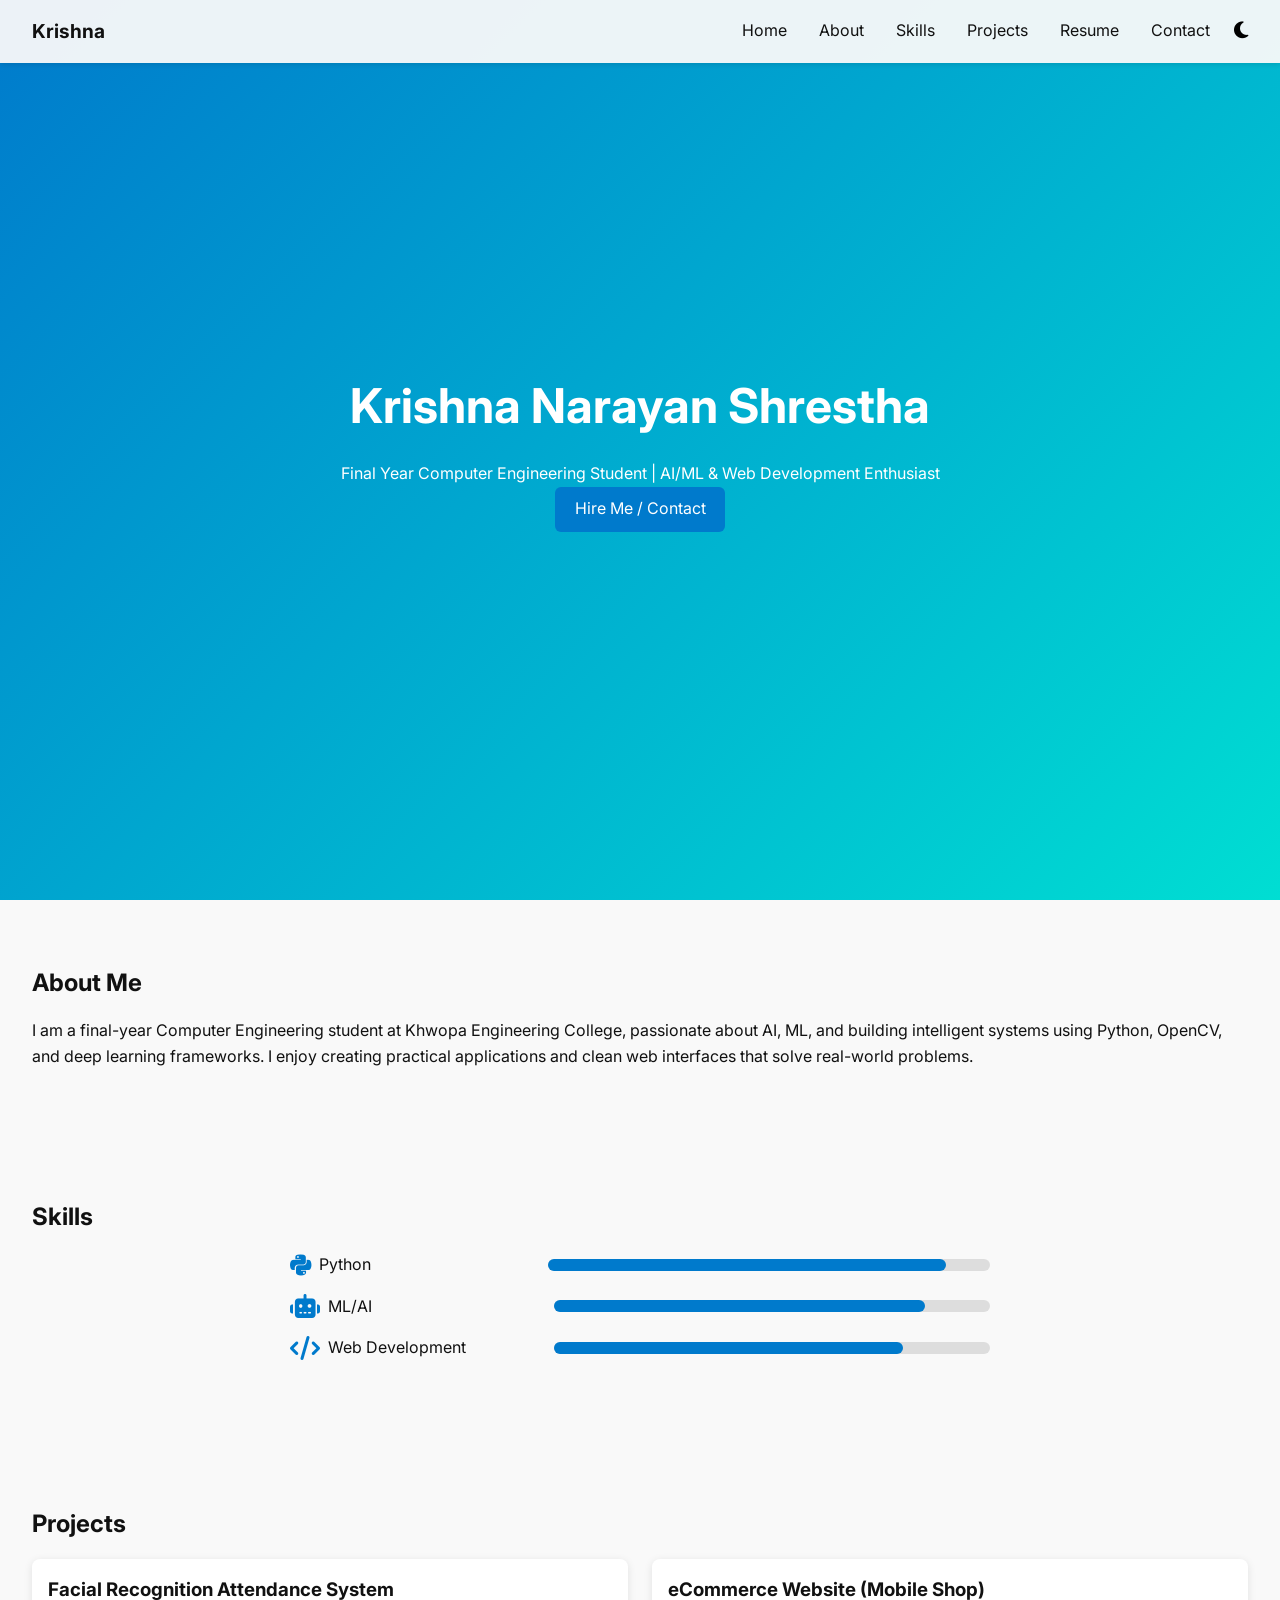
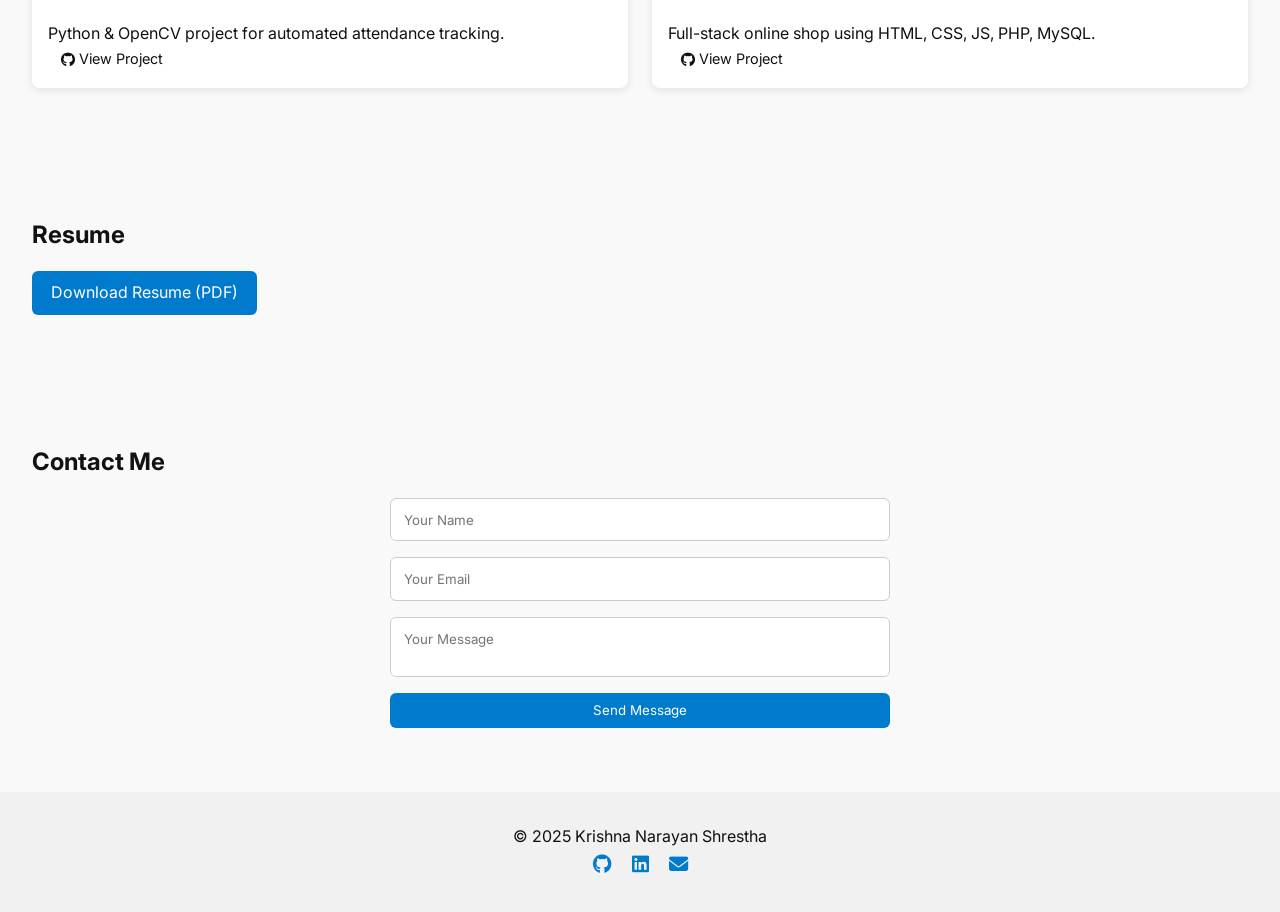
==== index.html @ ef6e3160 "used formspree to handle contact me form. Script added to handle the submission." ====
<!DOCTYPE html>
<html lang="en">
<head>
<meta charset="UTF-8">
<meta name="viewport" content="width=device-width, initial-scale=1.0">
<title>Krishna Narayan Shrestha - Portfolio</title>
<link rel="stylesheet" href="style.css">
<link href="https://fonts.googleapis.com/css2?family=Inter:wght@400;600;700&display=swap" rel="stylesheet">
<link rel="stylesheet" href="https://cdnjs.cloudflare.com/ajax/libs/font-awesome/6.4.0/css/all.min.css">
</head>
<body>

<!-- Navbar -->
<nav id="navbar">
  <div class="logo">Krishna</div>
  <button id="nav-toggle">☰</button>
  <ul id="nav-links">
    <li><a href="#hero">Home</a></li>
    <li><a href="#about">About</a></li>
    <li><a href="#skills">Skills</a></li>
    <li><a href="#projects">Projects</a></li>
    <li><a href="#resume">Resume</a></li>
    <li><a href="#contact">Contact</a></li>
    <li><button id="theme-toggle"><i class="fas fa-moon"></i></button></li>
  </ul>
</nav>

<!-- Hero Section -->
<header id="hero">
  <div class="hero-content">
    <h1>Krishna Narayan Shrestha</h1>
    <p>Final Year Computer Engineering Student | AI/ML & Web Development Enthusiast</p>
    <div class="hero-buttons">
      <a href="#contact" class="btn">Hire Me / Contact</a>
    </div>
  </div>
</header>

<main>
  <!-- About Section -->
  <section id="about">
    <h2>About Me</h2>
    <p>I am a final-year Computer Engineering student at Khwopa Engineering College, passionate about AI, ML, and building intelligent systems using Python, OpenCV, and deep learning frameworks. I enjoy creating practical applications and clean web interfaces that solve real-world problems.</p>
  </section>

  <!-- Skills Section -->
  <section id="skills">
    <h2>Skills</h2>
    <div class="skills-container">
      <div class="skill">
        <i class="fab fa-python skill-icon"></i>
        <span>Python</span>
        <div class="bar"><div class="progress" data-width="90%"></div></div>
      </div>
      <div class="skill">
        <i class="fas fa-robot skill-icon"></i>
        <span>ML/AI</span>
        <div class="bar"><div class="progress" data-width="85%"></div></div>
      </div>
      <div class="skill">
        <i class="fas fa-code skill-icon"></i>
        <span>Web Development</span>
        <div class="bar"><div class="progress" data-width="80%"></div></div>
      </div>
    </div>
  </section>

  <!-- Projects Section -->
  <section id="projects">
    <h2>Projects</h2>
    <div class="projects-grid">
      <div class="project-card">
        <h3>Facial Recognition Attendance System</h3>
        <p>Python & OpenCV project for automated attendance tracking.</p>
        <a href="https://github.com/krishna-sth" target="_blank" class="btn-small"><i class="fab fa-github"></i> View Project</a>
      </div>
      <div class="project-card">
        <h3>eCommerce Website (Mobile Shop)</h3>
        <p>Full-stack online shop using HTML, CSS, JS, PHP, MySQL.</p>
        <a href="https://github.com/krishna-sth" target="_blank" class="btn-small"><i class="fab fa-github"></i> View Project</a>
      </div>
    </div>
  </section>

  <!-- Resume Section -->
  <section id="resume">
    <h2>Resume</h2>
    <p><a href="resume/Krishna_Resume.pdf" target="_blank" class="btn">Download Resume (PDF)</a></p>
  </section>

  <!-- Contact Section -->
  <section id="contact">
  <h2>Contact Me</h2>
  <form id="contact-form" action="https://formspree.io/f/YOUR_FORM_ID" method="POST">
    <input type="text" name="name" placeholder="Your Name" required>
    <input type="email" name="_replyto" placeholder="Your Email" required>
    <textarea name="message" placeholder="Your Message" required></textarea>
    <button type="submit" class="btn">Send Message</button>
  </form>
  <p id="form-message" style="text-align:center; margin-top:1rem; display:none;"></p>
</section>

</main>

<!-- Footer -->
<footer>
  <p>© 2025 Krishna Narayan Shrestha</p>
  <div class="social-icons">
    <a href="https://github.com/krishna-sth" target="_blank"><i class="fab fa-github"></i></a>
    <a href="https://www.linkedin.com/in/krishna-shrestha-90581b20a" target="_blank"><i class="fab fa-linkedin"></i></a>
    <a href="mailto:shresthakrishna930@gmail.com"><i class="fas fa-envelope"></i></a>
  </div>
</footer>

<script src="script.js"></script>
</body>
</html>
---- style.css ----
/* General */
* { margin:0; padding:0; box-sizing:border-box; font-family:'Inter', sans-serif; }
body { background:#f9f9f9; color:#111; line-height:1.6; transition: background 0.3s, color 0.3s; }
a { text-decoration:none; color:inherit; }
h1,h2,h3{margin-bottom:1rem;}
section{padding:4rem 2rem; opacity:0; transform:translateY(20px); transition:0.8s ease-in-out;}
section.visible{opacity:1; transform:translateY(0);}
.btn{background:#007acc; color:#fff; padding:0.6rem 1.2rem; border:none; border-radius:6px; cursor:pointer; transition:0.3s; display:inline-block;}
.btn:hover{background:#005fa3; transform:translateY(-2px); box-shadow:0 4px 10px rgba(0,0,0,0.2);}
.btn-small{padding:0.4rem 0.8rem; font-size:0.9rem;}
img{width:100%; border-radius:6px; display:block; transition:0.3s;}

/* Navbar */
nav{display:flex; justify-content:space-between; align-items:center; padding:1rem 2rem; position:fixed; width:100%; top:0; background:rgba(249,249,249,0.95); box-shadow:0 2px 5px rgba(0,0,0,0.1); z-index:100; transition:0.3s;}
nav.scrolled{background:#fff; box-shadow:0 3px 8px rgba(0,0,0,0.15);}
.logo{font-weight:700; font-size:1.2rem;}
#nav-links{display:flex; list-style:none; gap:1rem;}
#nav-links li a{padding:0.5rem; transition:0.3s; color:#111; position:relative;}
#nav-links li a:hover{color:#007acc;}
#nav-links li button{background:none; border:none; cursor:pointer; font-size:1.2rem;}
#nav-toggle{display:none; background:none; border:none; font-size:1.5rem; cursor:pointer;}

/* Hero */
#hero{height:100vh; display:flex; justify-content:center; align-items:center; text-align:center; background: linear-gradient(-45deg,#007acc,#00aaff,#00ffd5,#007acc); background-size:400% 400%; animation: gradientBG 15s ease infinite; color:#fff;}
@keyframes gradientBG{0%{background-position:0% 50%;}50%{background-position:100% 50%;}100%{background-position:0% 50%;}}
.hero-content h1{font-size:3rem; margin-bottom:1rem; opacity:0; animation:fadeInDown 1s forwards;}
@keyframes fadeInDown{from {opacity:0; transform:translateY(-20px);} to{opacity:1; transform:translateY(0);}}

/* Skills */
.skills-container{max-width:700px; margin:0 auto;}
.skill{margin-bottom:1rem; display:flex; align-items:center; gap:0.5rem;}
.skill-icon{font-size:1.5rem; color:#007acc;}
.skill span{flex:1;}
.bar{background:#ddd; border-radius:6px; height:12px; flex:2;}
.progress{background:#007acc; height:100%; width:0%; border-radius:6px; transition:1s;}

/* Projects */
.projects-grid{display:grid; grid-template-columns:repeat(auto-fit,minmax(250px,1fr)); gap:1.5rem;}
.project-card{background:#fff; padding:1rem; border-radius:8px; box-shadow:0 2px 8px rgba(0,0,0,0.1); transition:0.3s; opacity:0; transform:translateY(20px);}
.project-card.visible{opacity:1; transform:translateY(0);}
.project-card:hover{transform:translateY(-5px); box-shadow:0 4px 12px rgba(0,0,0,0.15);}

/* Contact */
form{max-width:500px; margin:0 auto; display:flex; flex-direction:column; gap:1rem;}
input,textarea{padding:0.8rem; border-radius:6px; border:1px solid #ccc;}
textarea{resize:none;}

/* Footer */
footer{text-align:center; padding:2rem; background:#f1f1f1; color:#111; transition:0.3s;}
footer .social-icons a{margin:0 0.5rem; color:#007acc; transition:0.3s; font-size:1.2rem;}
footer .social-icons a:hover{color:#00aaff;}

/* Dark mode */
body.dark{background:#111; color:#f9f9f9;}
body.dark nav{background:rgba(17,17,17,0.95);}
body.dark #nav-links li a{color:#f9f9f9;}
body.dark #nav-toggle{color:#f9f9f9;}
body.dark .project-card{background:#1a1a1a; box-shadow:0 2px 8px rgba(255,255,255,0.05);}
body.dark input, body.dark textarea{background:#222; color:#f9f9f9; border:1px solid #555;}
body.dark .btn:hover{background:#3399ff; transform:translateY(-2px); box-shadow:0 4px 10px rgba(255,255,255,0.2);}
body.dark #nav-links li a:hover{color:#00aaff;}
body.dark footer{background:#111; color:#f9f9f9;}
body.dark footer .social-icons a:hover{color:#00aaff;}
body.dark #theme-toggle i{color:#ffffff;}


/* Dark mode hero section with animated gradient */
body.dark #hero {
  background: linear-gradient(-45deg, #1a1a1a, #2a2a2a, #3a3a3a, #1a1a1a);
  background-size: 400% 400%;
  animation: gradientBGDark 15s ease infinite;
  color: #ffffff;
}

body.dark #hero .btn {
  background: #3399ff;
  color: #fff;
}

body.dark #hero .btn:hover {
  background: #007acc;
}

@keyframes gradientBGDark {
  0% { background-position: 0% 50%; }
  50% { background-position: 100% 50%; }
  100% { background-position: 0% 50%; }
}


/* Responsive */
@media(max-width:768px){
  #nav-links{display:none; flex-direction:column; gap:0; background:#fff; position:absolute; top:100%; right:0; width:200px; border-radius:6px; overflow:hidden;}
  #nav-links.active{display:flex;}
  #nav-toggle{display:block;}
  nav.scrolled #nav-links{background:#fff;}
}





/* Contact form message animation with fade & slide */
#form-message {
  opacity: 0;
  transform: translateY(0);
  transition: opacity 0.5s ease, transform 0.5s ease;
  text-align: center;
  margin-top: 1rem;
  font-weight: 500;
}

#form-message.show {
  opacity: 1;
  transform: translateY(0);
}

#form-message.hide {
  opacity: 0;
  transform: translateY(-10px);
}
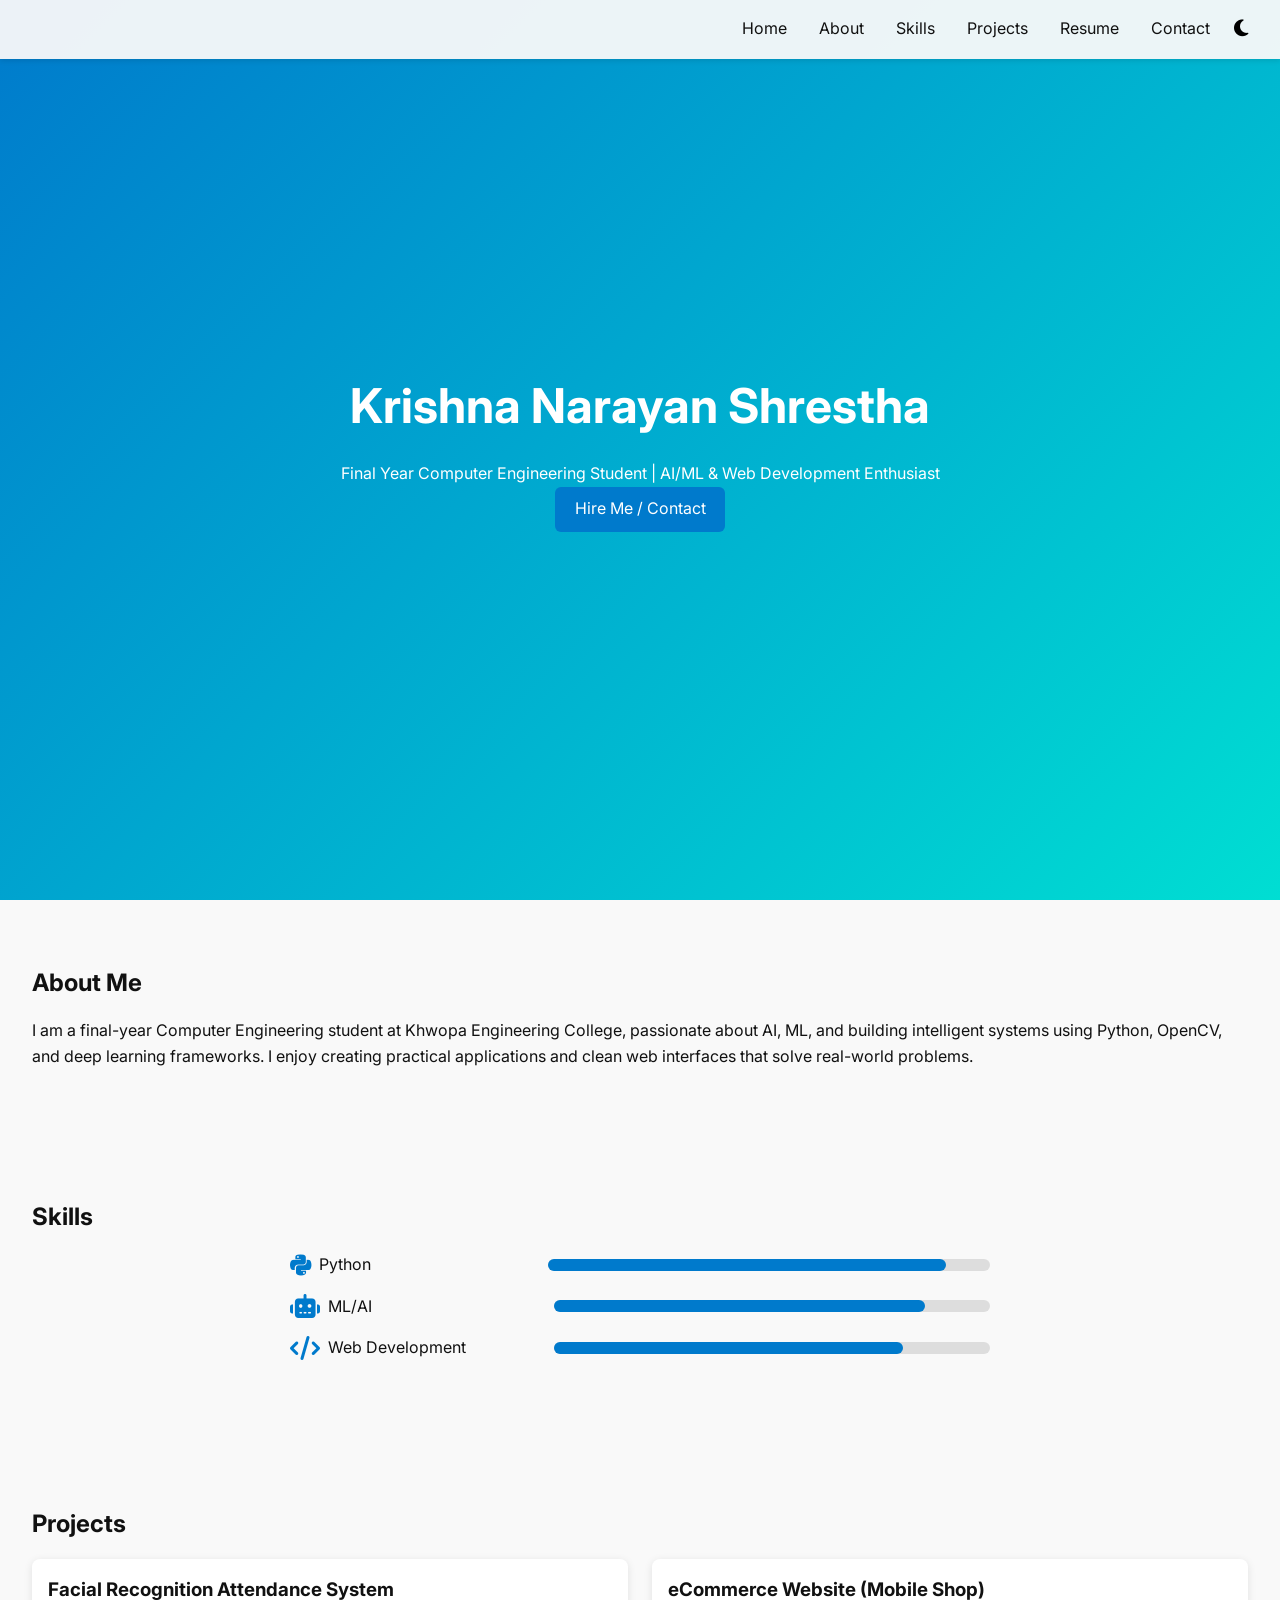
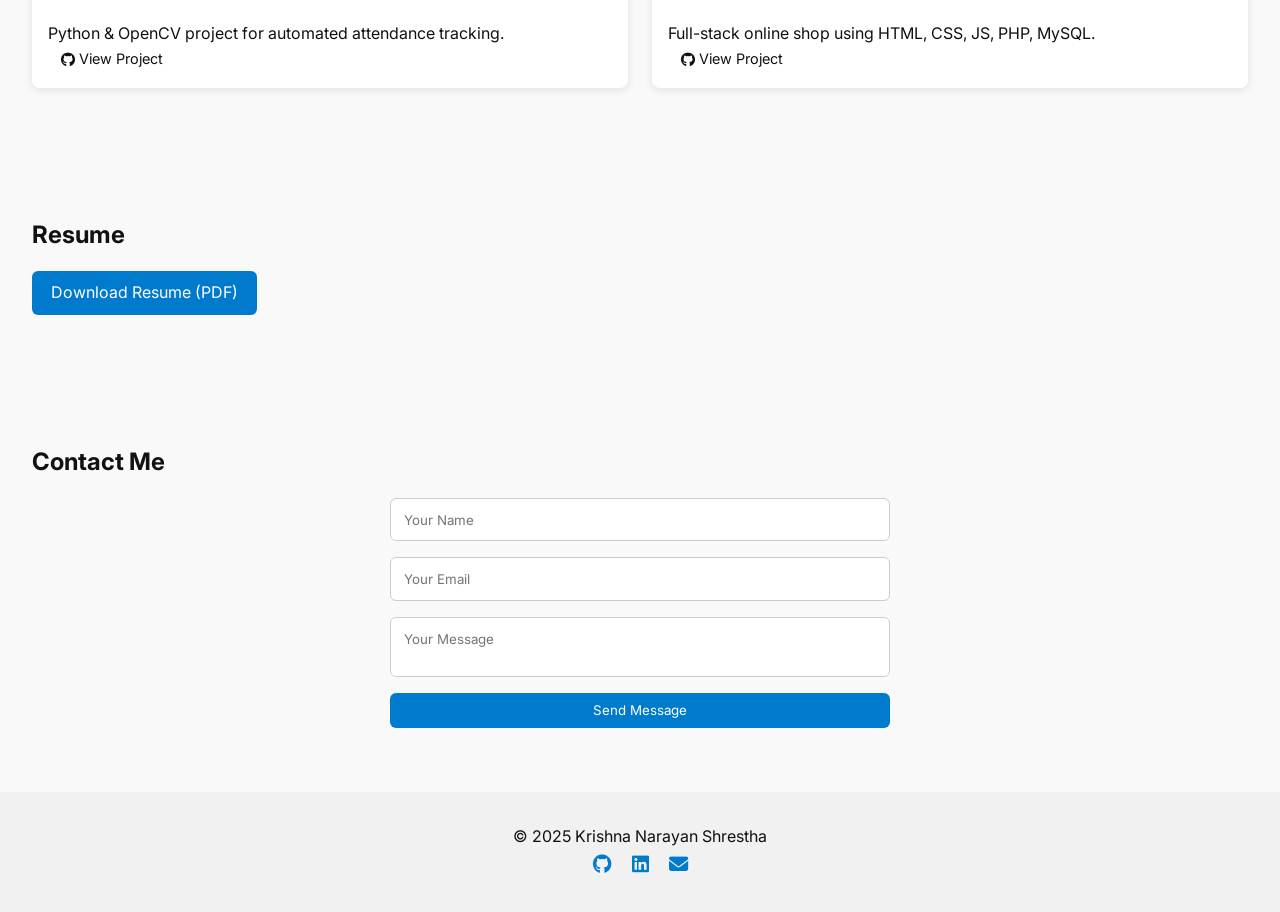
==== commit 8d2c4dab: "modified codes for form submission handelling" ====
--- a/index.html
+++ b/index.html
@@ -12,7 +12,7 @@
 
 <!-- Navbar -->
 <nav id="navbar">
-  <div class="logo">Krishna</div>
+  <!-- <div class="logo">Krishna</div> -->
   <button id="nav-toggle">☰</button>
   <ul id="nav-links">
     <li><a href="#hero">Home</a></li>
@@ -91,7 +91,7 @@
   <!-- Contact Section -->
   <section id="contact">
   <h2>Contact Me</h2>
-  <form id="contact-form" action="https://formspree.io/f/YOUR_FORM_ID" method="POST">
+  <form id="contact-form" action="https://formspree.io/f/xgvlpqwq" method="POST">
     <input type="text" name="name" placeholder="Your Name" required>
     <input type="email" name="_replyto" placeholder="Your Email" required>
     <textarea name="message" placeholder="Your Message" required></textarea>
--- a/style.css
+++ b/style.css
@@ -14,7 +14,7 @@
 nav{display:flex; justify-content:space-between; align-items:center; padding:1rem 2rem; position:fixed; width:100%; top:0; background:rgba(249,249,249,0.95); box-shadow:0 2px 5px rgba(0,0,0,0.1); z-index:100; transition:0.3s;}
 nav.scrolled{background:#fff; box-shadow:0 3px 8px rgba(0,0,0,0.15);}
 .logo{font-weight:700; font-size:1.2rem;}
-#nav-links{display:flex; list-style:none; gap:1rem;}
+#nav-links{display:flex; list-style:none; gap:1rem; margin-left: auto;}
 #nav-links li a{padding:0.5rem; transition:0.3s; color:#111; position:relative;}
 #nav-links li a:hover{color:#007acc;}
 #nav-links li button{background:none; border:none; cursor:pointer; font-size:1.2rem;}
@@ -100,6 +100,10 @@
 
 
 
+
+
+
+
 /* Contact form message animation with fade & slide */
 #form-message {
   opacity: 0;
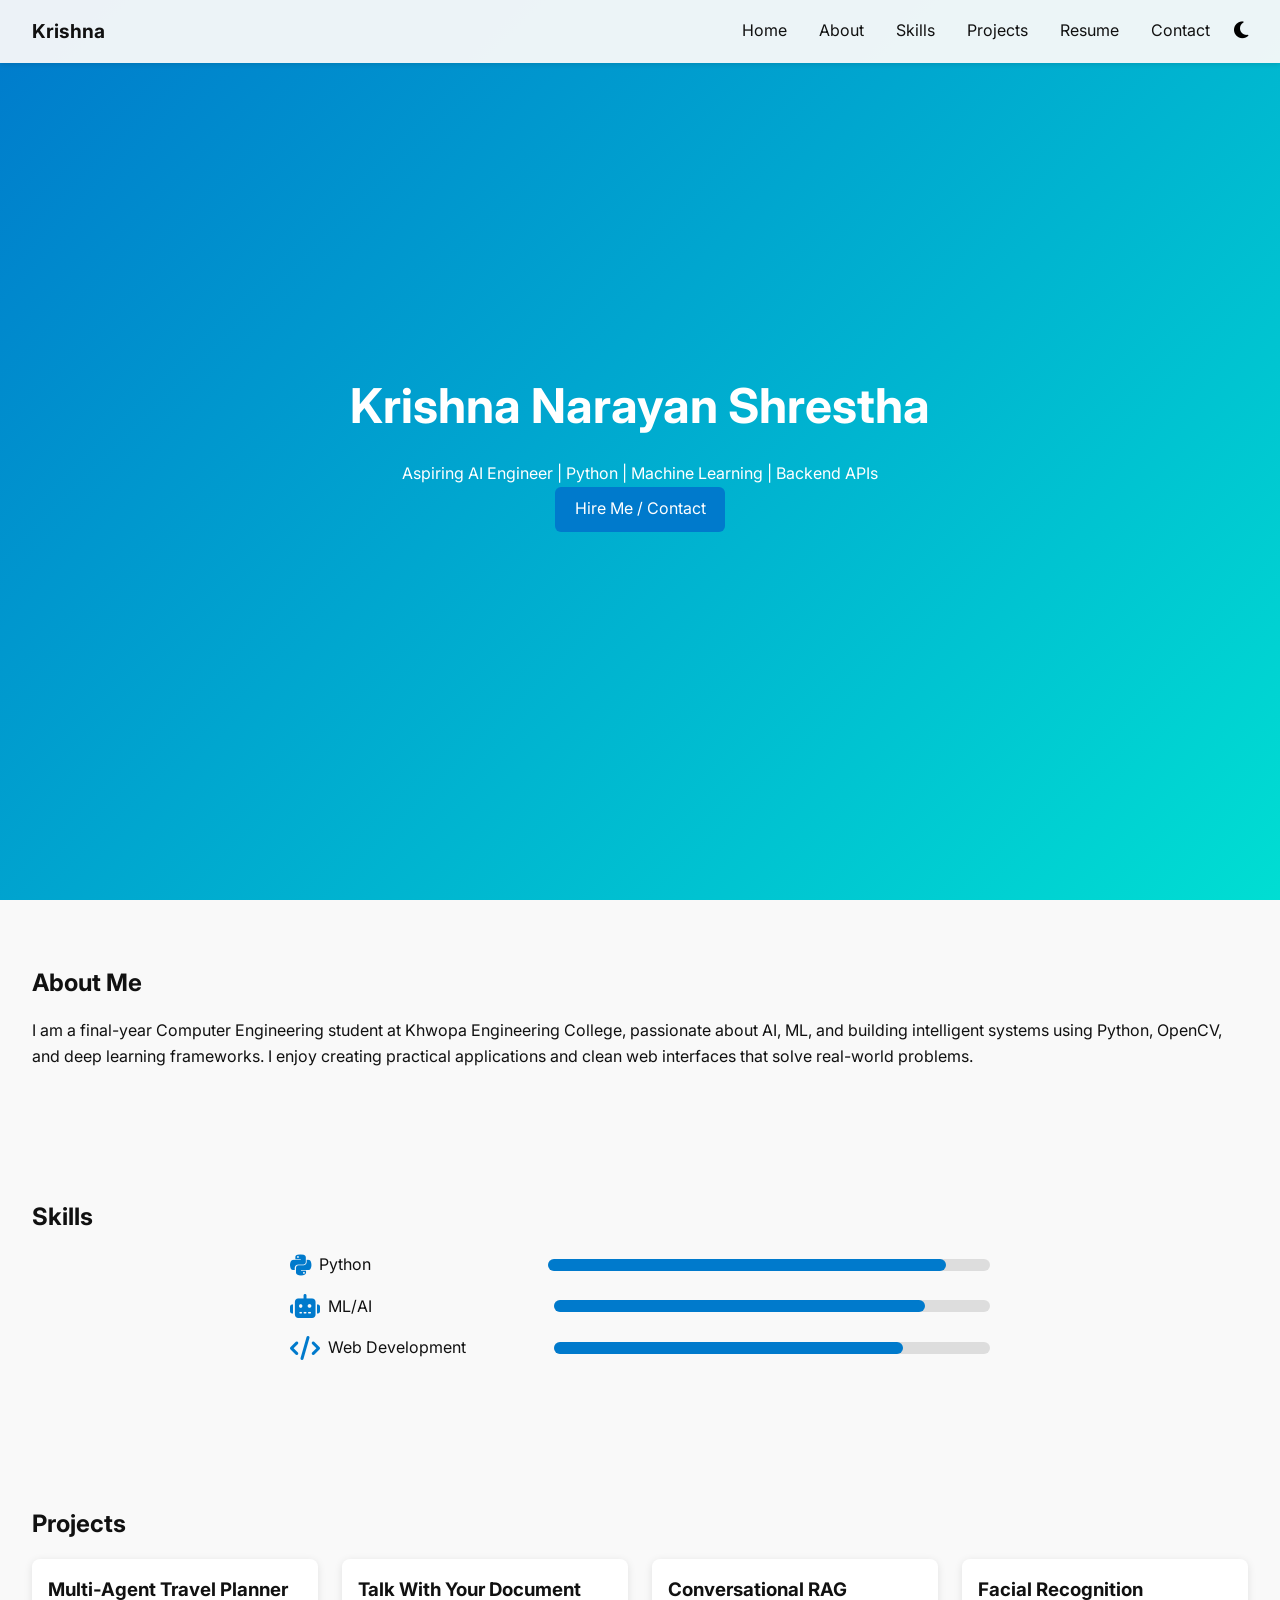
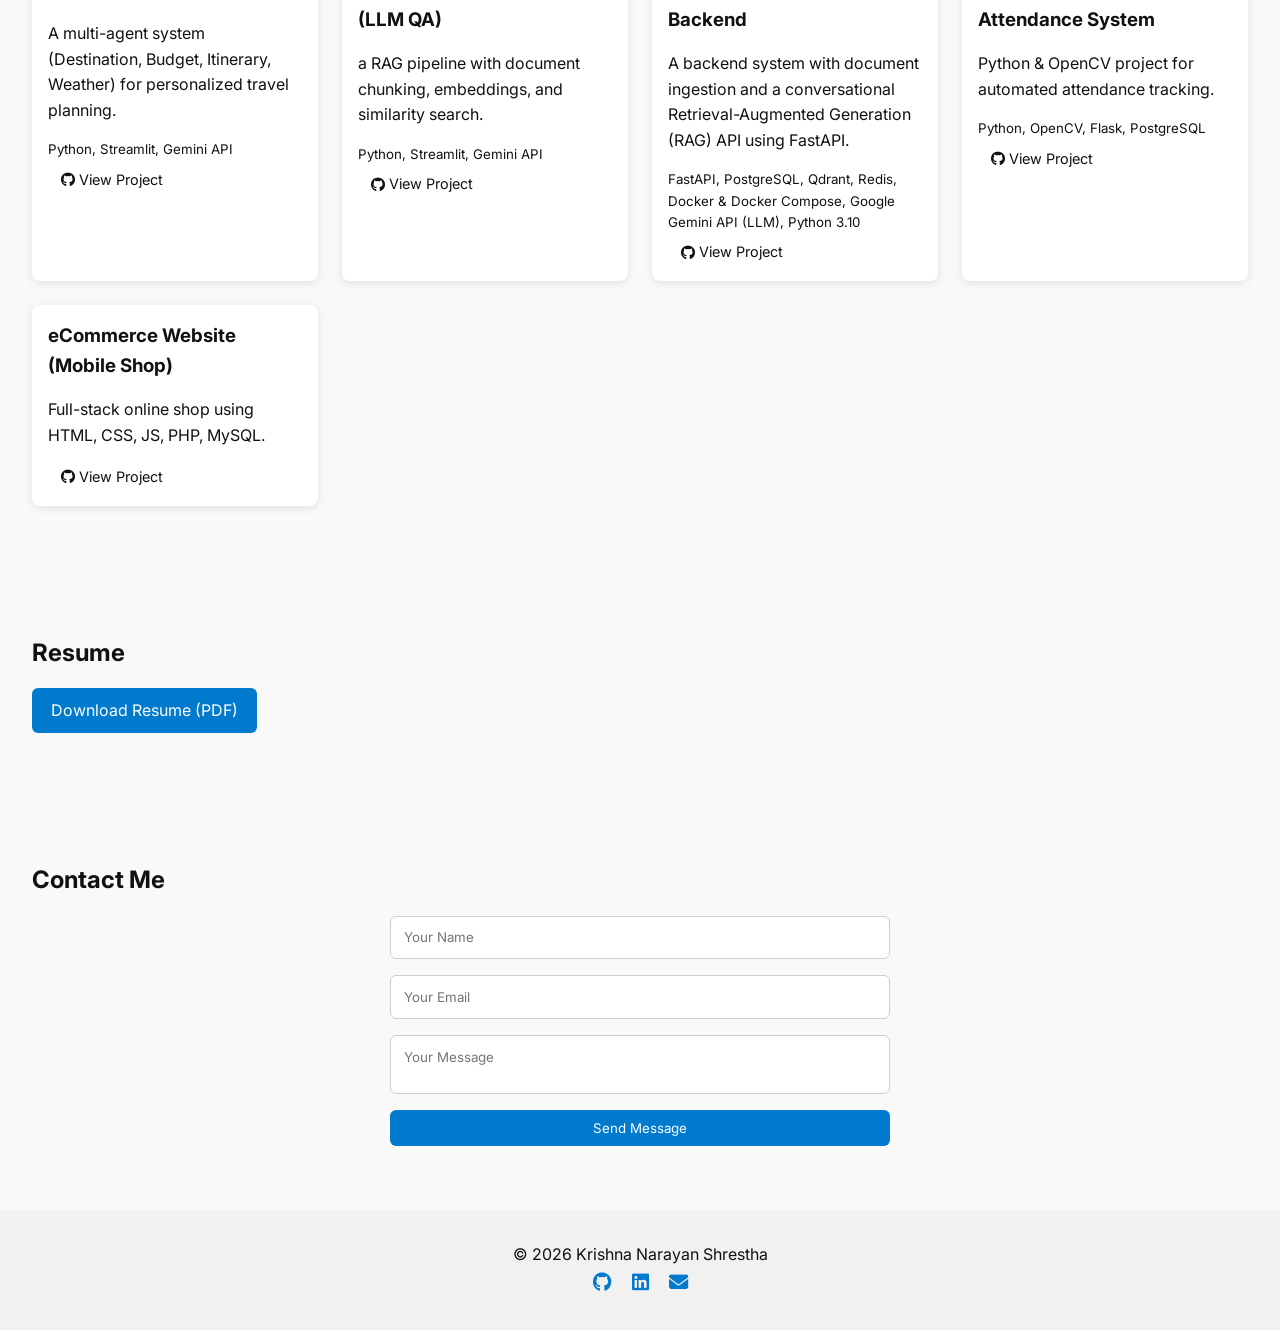
==== commit 32054523: "added projects and changed resume." ====
--- a/index.html
+++ b/index.html
@@ -12,7 +12,7 @@
 
 <!-- Navbar -->
 <nav id="navbar">
-  <!-- <div class="logo">Krishna</div> -->
+  <div class="logo">Krishna</div>
   <button id="nav-toggle">☰</button>
   <ul id="nav-links">
     <li><a href="#hero">Home</a></li>
@@ -29,7 +29,7 @@
 <header id="hero">
   <div class="hero-content">
     <h1>Krishna Narayan Shrestha</h1>
-    <p>Final Year Computer Engineering Student | AI/ML & Web Development Enthusiast</p>
+    <p>Aspiring AI Engineer | Python | Machine Learning | Backend APIs</p>
     <div class="hero-buttons">
       <a href="#contact" class="btn">Hire Me / Contact</a>
     </div>
@@ -70,14 +70,36 @@
     <h2>Projects</h2>
     <div class="projects-grid">
       <div class="project-card">
-        <h3>Facial Recognition Attendance System</h3>
-        <p>Python & OpenCV project for automated attendance tracking.</p>
-        <a href="https://github.com/krishna-sth" target="_blank" class="btn-small"><i class="fab fa-github"></i> View Project</a>
+        <h3>Multi-Agent Travel Planner</h3>
+        <p style="margin-bottom: 1rem;">A multi-agent system (Destination, Budget, Itinerary, Weather) for personalized travel planning.</p>
+        <p style="font-size: smaller; margin-bottom: 0.4rem;">Python, Streamlit, Gemini API</p>
+        <a href="https://github.com/krishna-sth/multi-agent-travel-planner" target="_blank" class="btn-small"><i class="fab fa-github"></i> View Project</a>
       </div>
       <div class="project-card">
+        <h3>Talk With Your Document (LLM QA)</h3>
+        <p style="margin-bottom: 1rem;"> a RAG pipeline with document chunking, embeddings, and similarity search.</p>
+        <p style="font-size: smaller; margin-bottom: 0.4rem;">Python, Streamlit, Gemini API</p>
+        <a href="https://github.com/krishna-sth/talk-with-document" target="_blank" class="btn-small"><i class="fab fa-github"></i> View Project</a>
+      </div>
+
+      <div class="project-card">
+        <h3>Conversational RAG Backend</h3>
+        <p style="margin-bottom: 1rem;">A backend system with document ingestion and a conversational Retrieval-Augmented Generation (RAG) API using FastAPI.</p>
+        <p style="font-size: smaller; margin-bottom: 0.4rem;">FastAPI, PostgreSQL, Qdrant, Redis, Docker & Docker Compose, Google Gemini API (LLM), Python 3.10</p>
+        <a href="https://github.com/krishna-sth/rag-backend" target="_blank" class="btn-small"><i class="fab fa-github"></i> View Project</a>
+      </div>
+
+      <div class="project-card">
+        <h3>Facial Recognition Attendance System</h3>
+        <p style="margin-bottom: 1rem;">Python & OpenCV project for automated attendance tracking.</p>
+        <p style="font-size: smaller; margin-bottom: 0.4rem;">Python, OpenCV, Flask, PostgreSQL</p>
+        <a href="https://github.com/krishna-sth/Facial-Recognition-Attendance-System" target="_blank" class="btn-small"><i class="fab fa-github"></i> View Project</a>
+      </div>
+
+      <div class="project-card">
         <h3>eCommerce Website (Mobile Shop)</h3>
-        <p>Full-stack online shop using HTML, CSS, JS, PHP, MySQL.</p>
-        <a href="https://github.com/krishna-sth" target="_blank" class="btn-small"><i class="fab fa-github"></i> View Project</a>
+        <p style="margin-bottom: 1rem;">Full-stack online shop using HTML, CSS, JS, PHP, MySQL.</p>
+        <a href="https://github.com/krishna-sth/Mobile-Shop-Ecommerce-website" target="_blank" class="btn-small"><i class="fab fa-github"></i> View Project</a>
       </div>
     </div>
   </section>
@@ -85,7 +107,7 @@
   <!-- Resume Section -->
   <section id="resume">
     <h2>Resume</h2>
-    <p><a href="resume/Krishna_Resume.pdf" target="_blank" class="btn">Download Resume (PDF)</a></p>
+    <p><a href="resume/Krishna_N_Shrestha_CV.pdf" target="_blank" class="btn">Download Resume (PDF)</a></p>
   </section>
 
   <!-- Contact Section -->
@@ -104,7 +126,7 @@
 
 <!-- Footer -->
 <footer>
-  <p>© 2025 Krishna Narayan Shrestha</p>
+  <p>© 2026 Krishna Narayan Shrestha</p>
   <div class="social-icons">
     <a href="https://github.com/krishna-sth" target="_blank"><i class="fab fa-github"></i></a>
     <a href="https://www.linkedin.com/in/krishna-shrestha-90581b20a" target="_blank"><i class="fab fa-linkedin"></i></a>
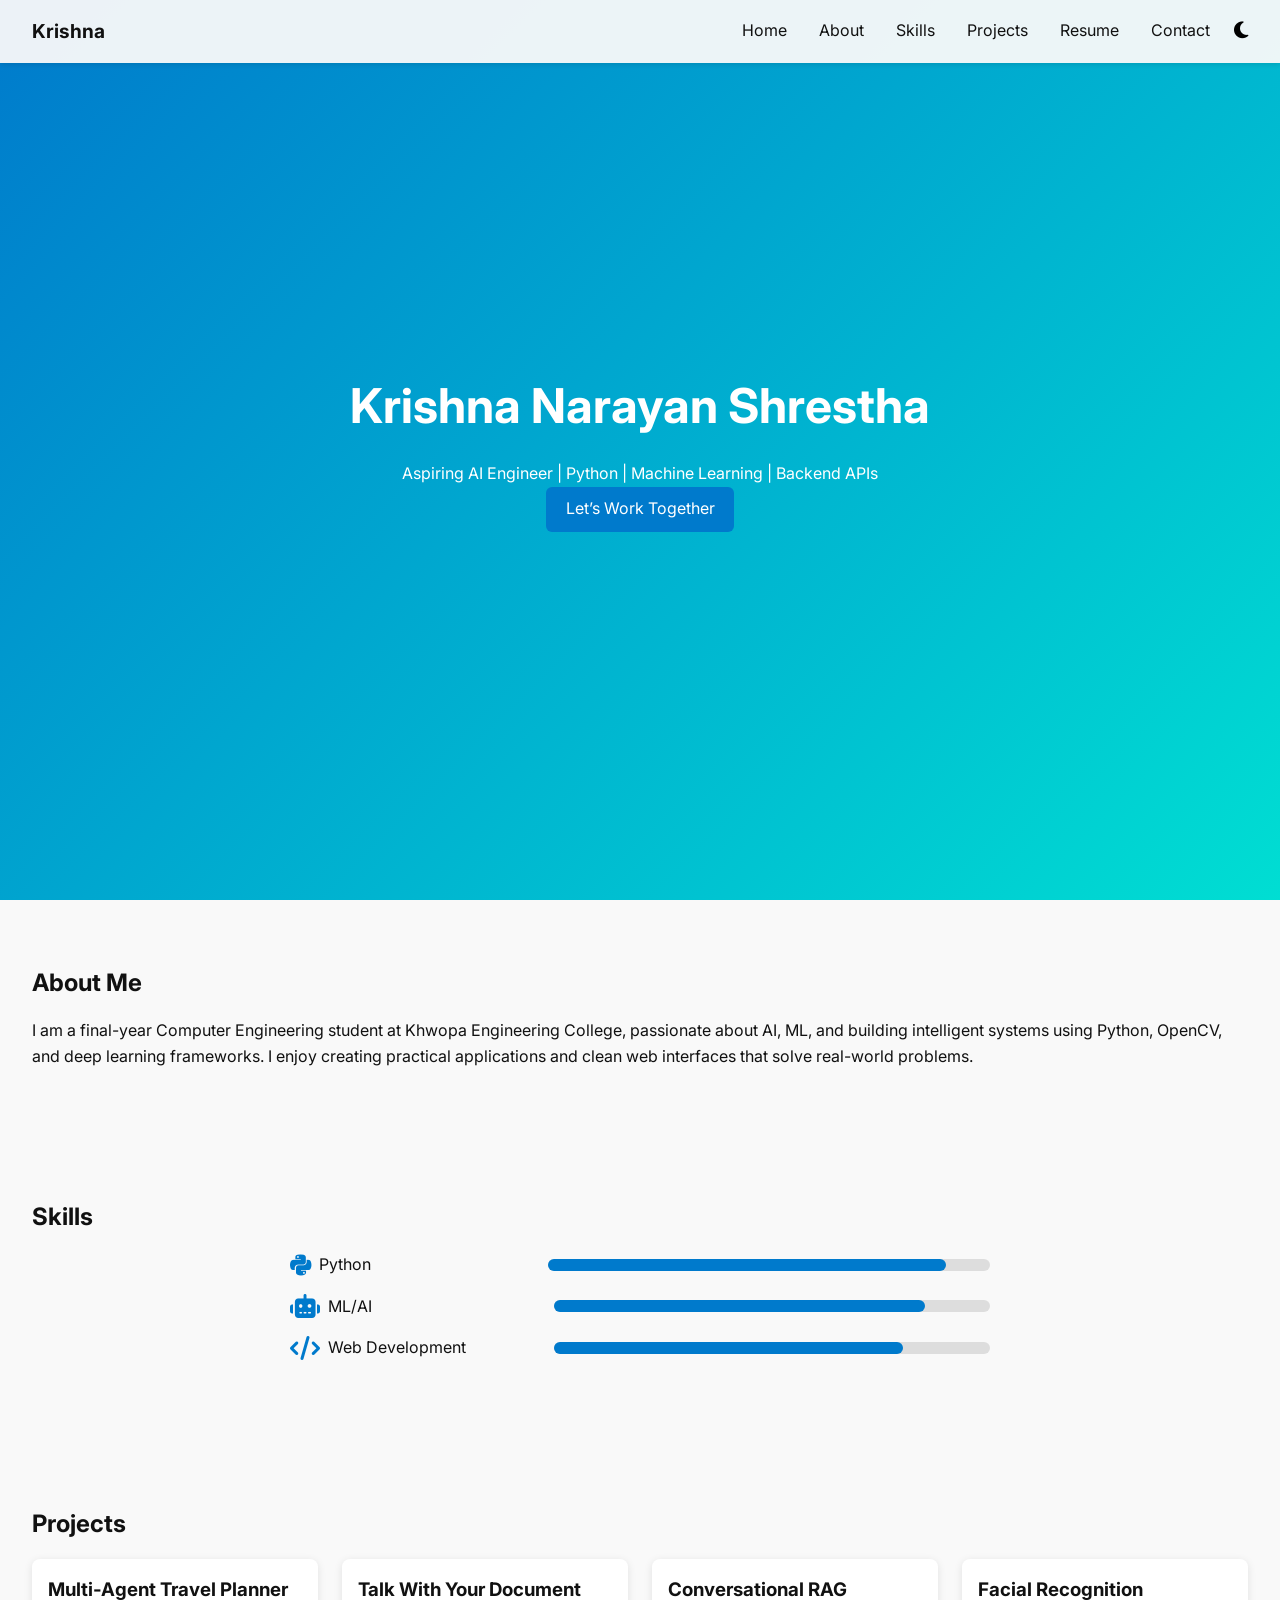
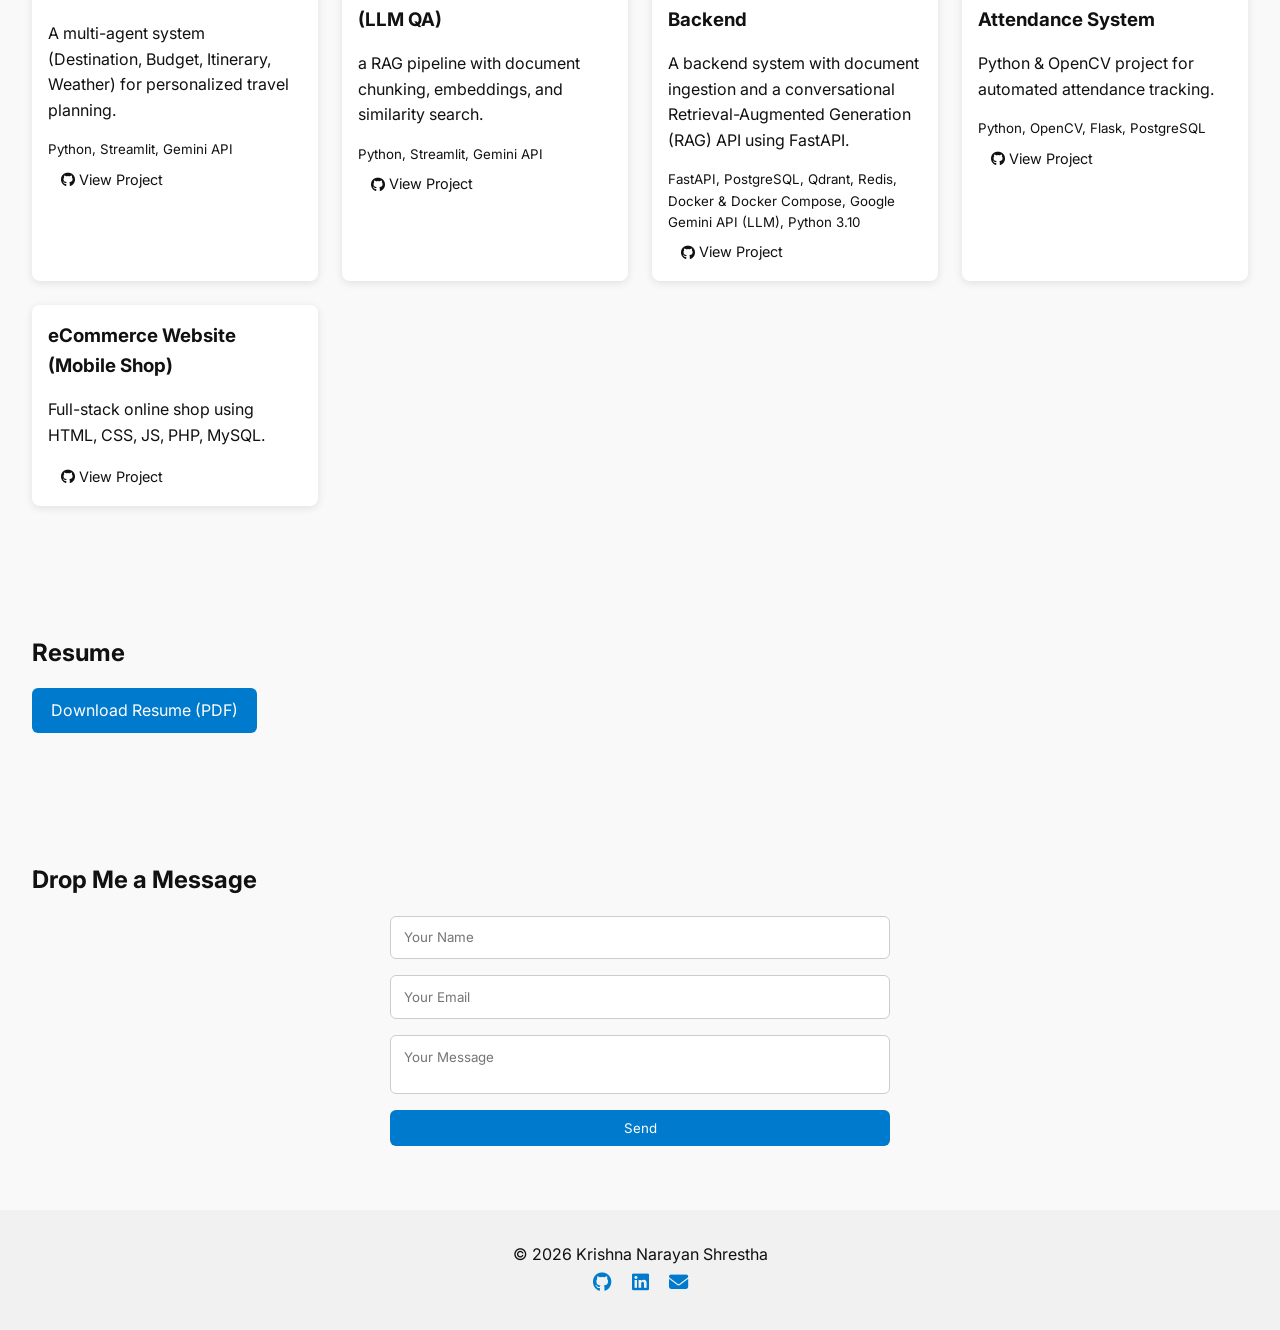
==== commit 0a2eae69: "minor changes" ====
--- a/index.html
+++ b/index.html
@@ -31,7 +31,7 @@
     <h1>Krishna Narayan Shrestha</h1>
     <p>Aspiring AI Engineer | Python | Machine Learning | Backend APIs</p>
     <div class="hero-buttons">
-      <a href="#contact" class="btn">Hire Me / Contact</a>
+      <a href="#contact" class="btn">Let’s Work Together</a>
     </div>
   </div>
 </header>
@@ -112,12 +112,12 @@
 
   <!-- Contact Section -->
   <section id="contact">
-  <h2>Contact Me</h2>
+  <h2>Drop Me a Message</h2>
   <form id="contact-form" action="https://formspree.io/f/xgvlpqwq" method="POST">
     <input type="text" name="name" placeholder="Your Name" required>
     <input type="email" name="_replyto" placeholder="Your Email" required>
     <textarea name="message" placeholder="Your Message" required></textarea>
-    <button type="submit" class="btn">Send Message</button>
+    <button type="submit" class="btn">Send</button>
   </form>
   <p id="form-message" style="text-align:center; margin-top:1rem; display:none;"></p>
 </section>
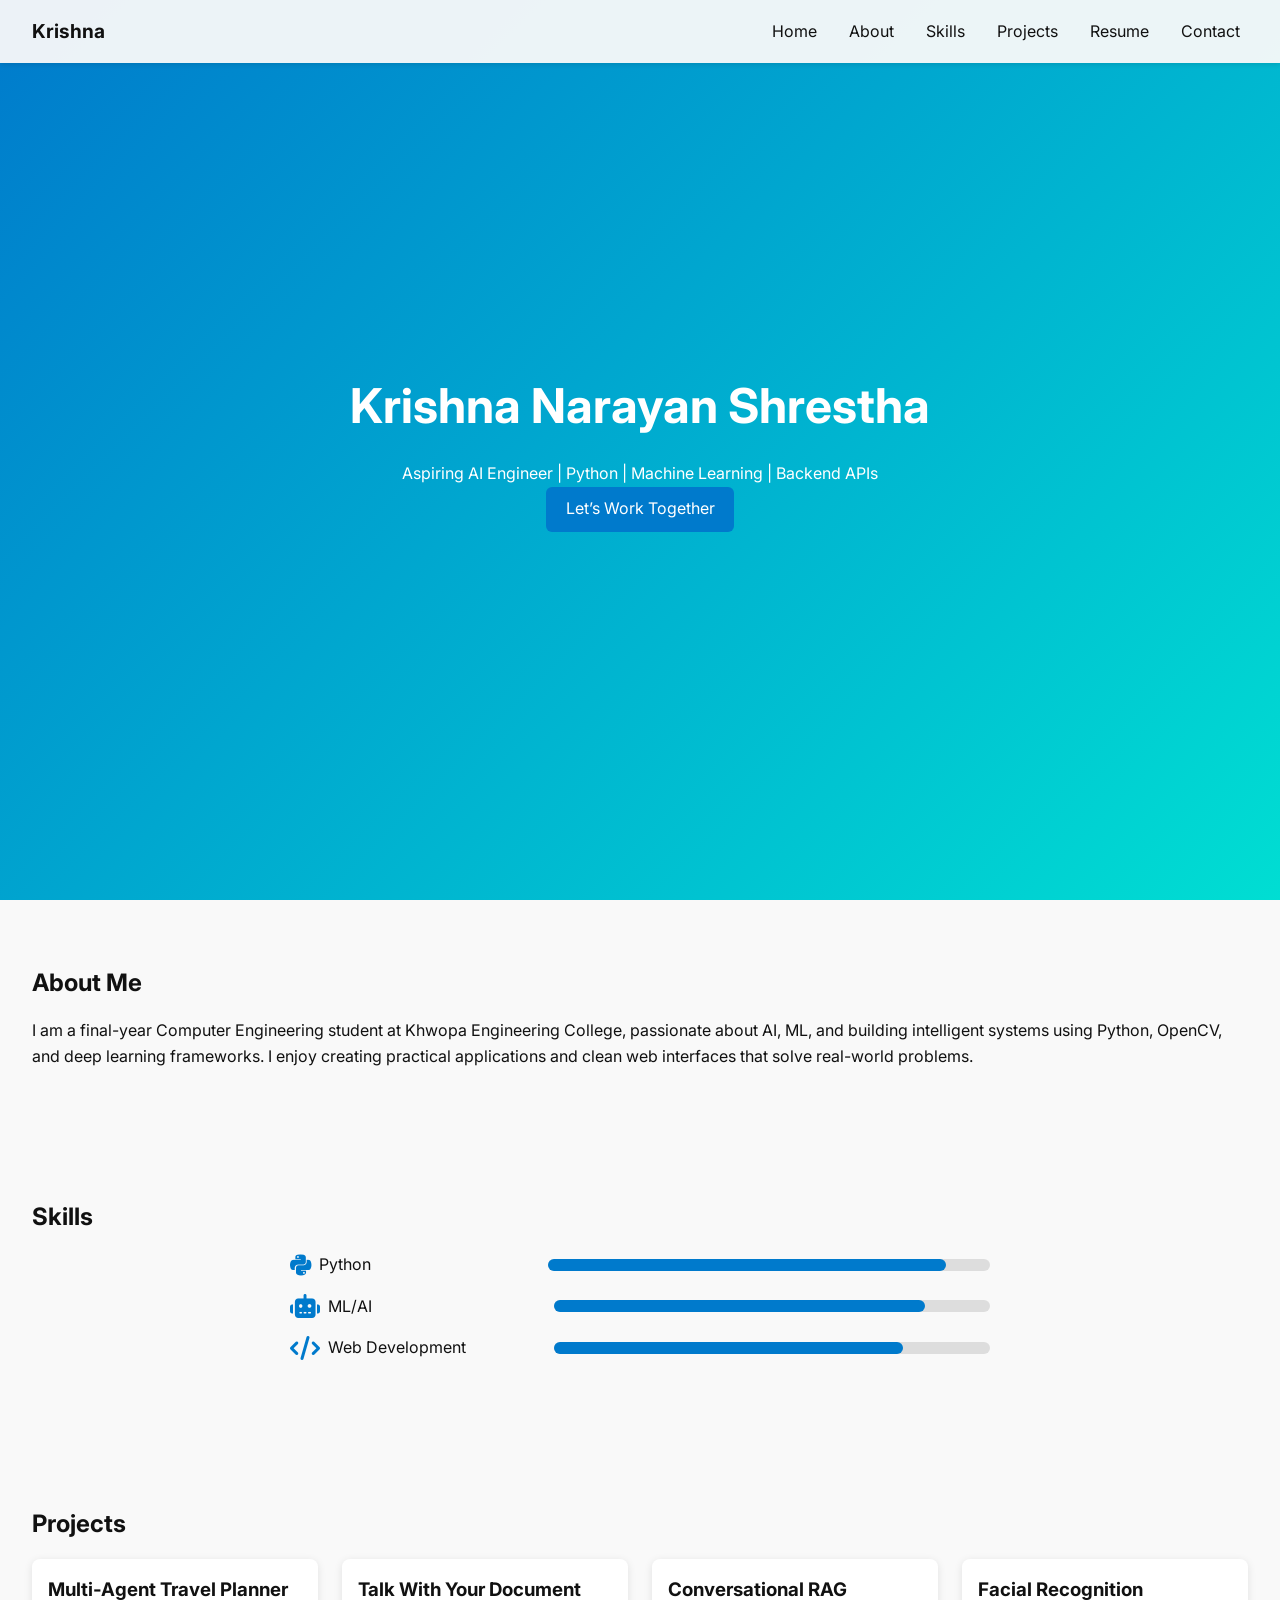
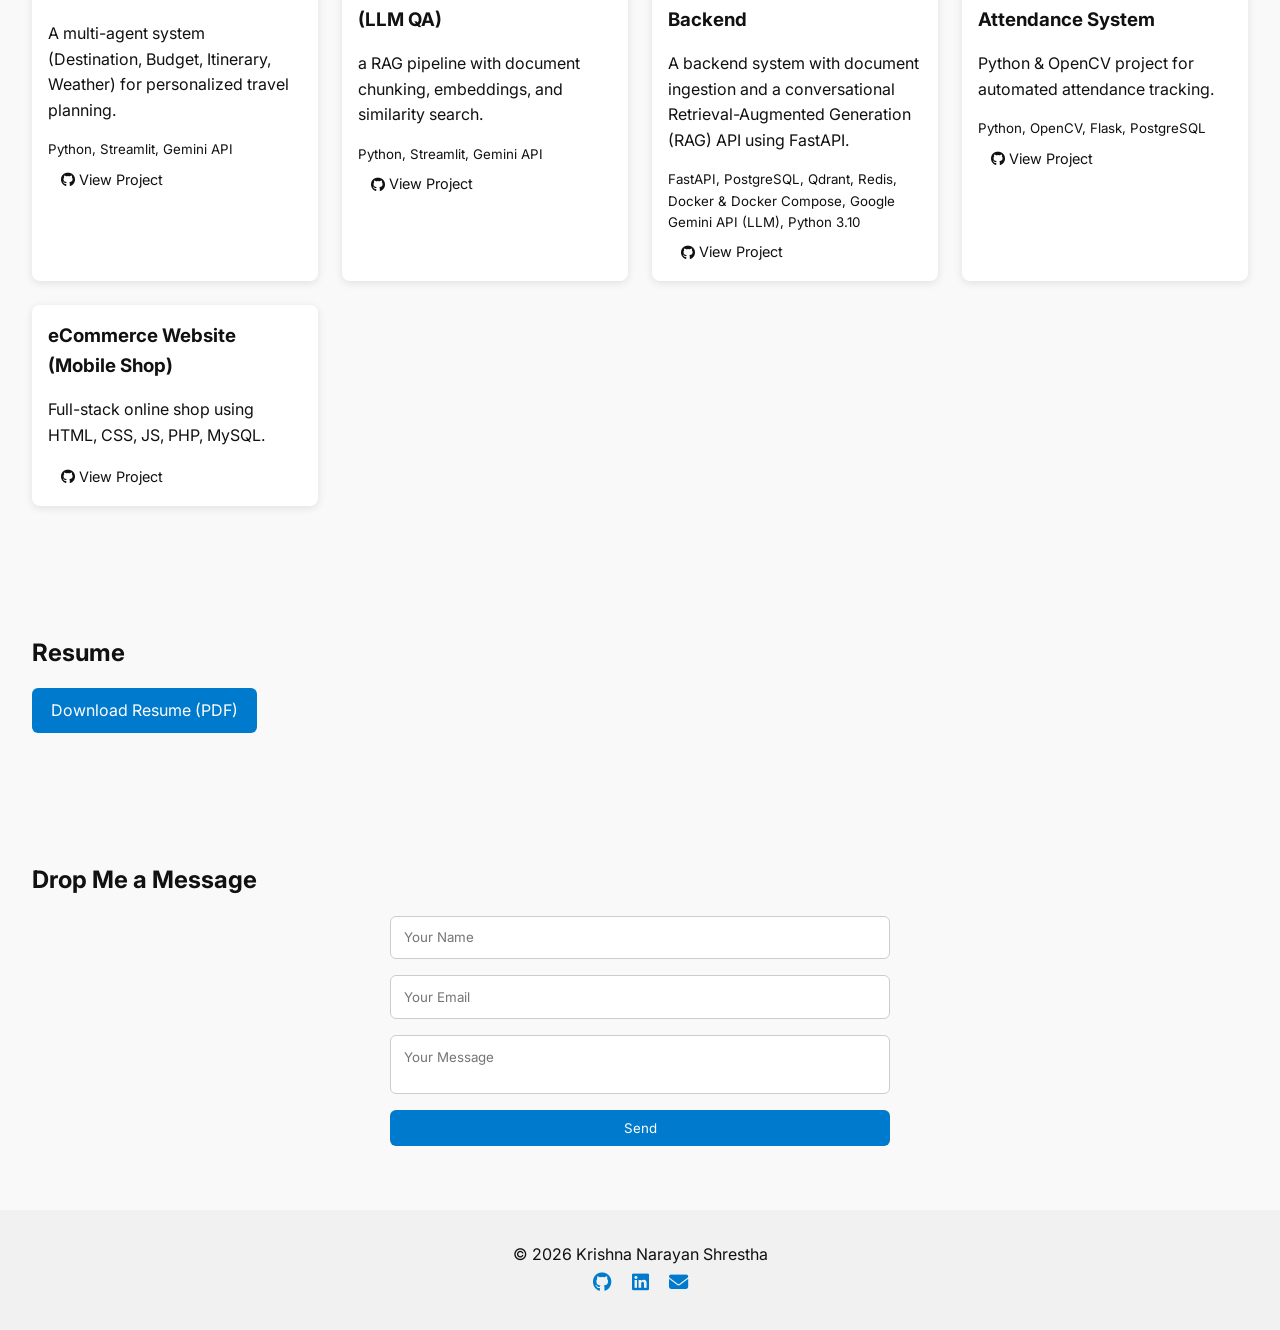
==== commit d460ea84: "removed dark mode theme toggle" ====
--- a/index.html
+++ b/index.html
@@ -21,7 +21,7 @@
     <li><a href="#projects">Projects</a></li>
     <li><a href="#resume">Resume</a></li>
     <li><a href="#contact">Contact</a></li>
-    <li><button id="theme-toggle"><i class="fas fa-moon"></i></button></li>
+    <!-- <li><button id="theme-toggle"><i class="fas fa-moon"></i></button></li> -->
   </ul>
 </nav>
 
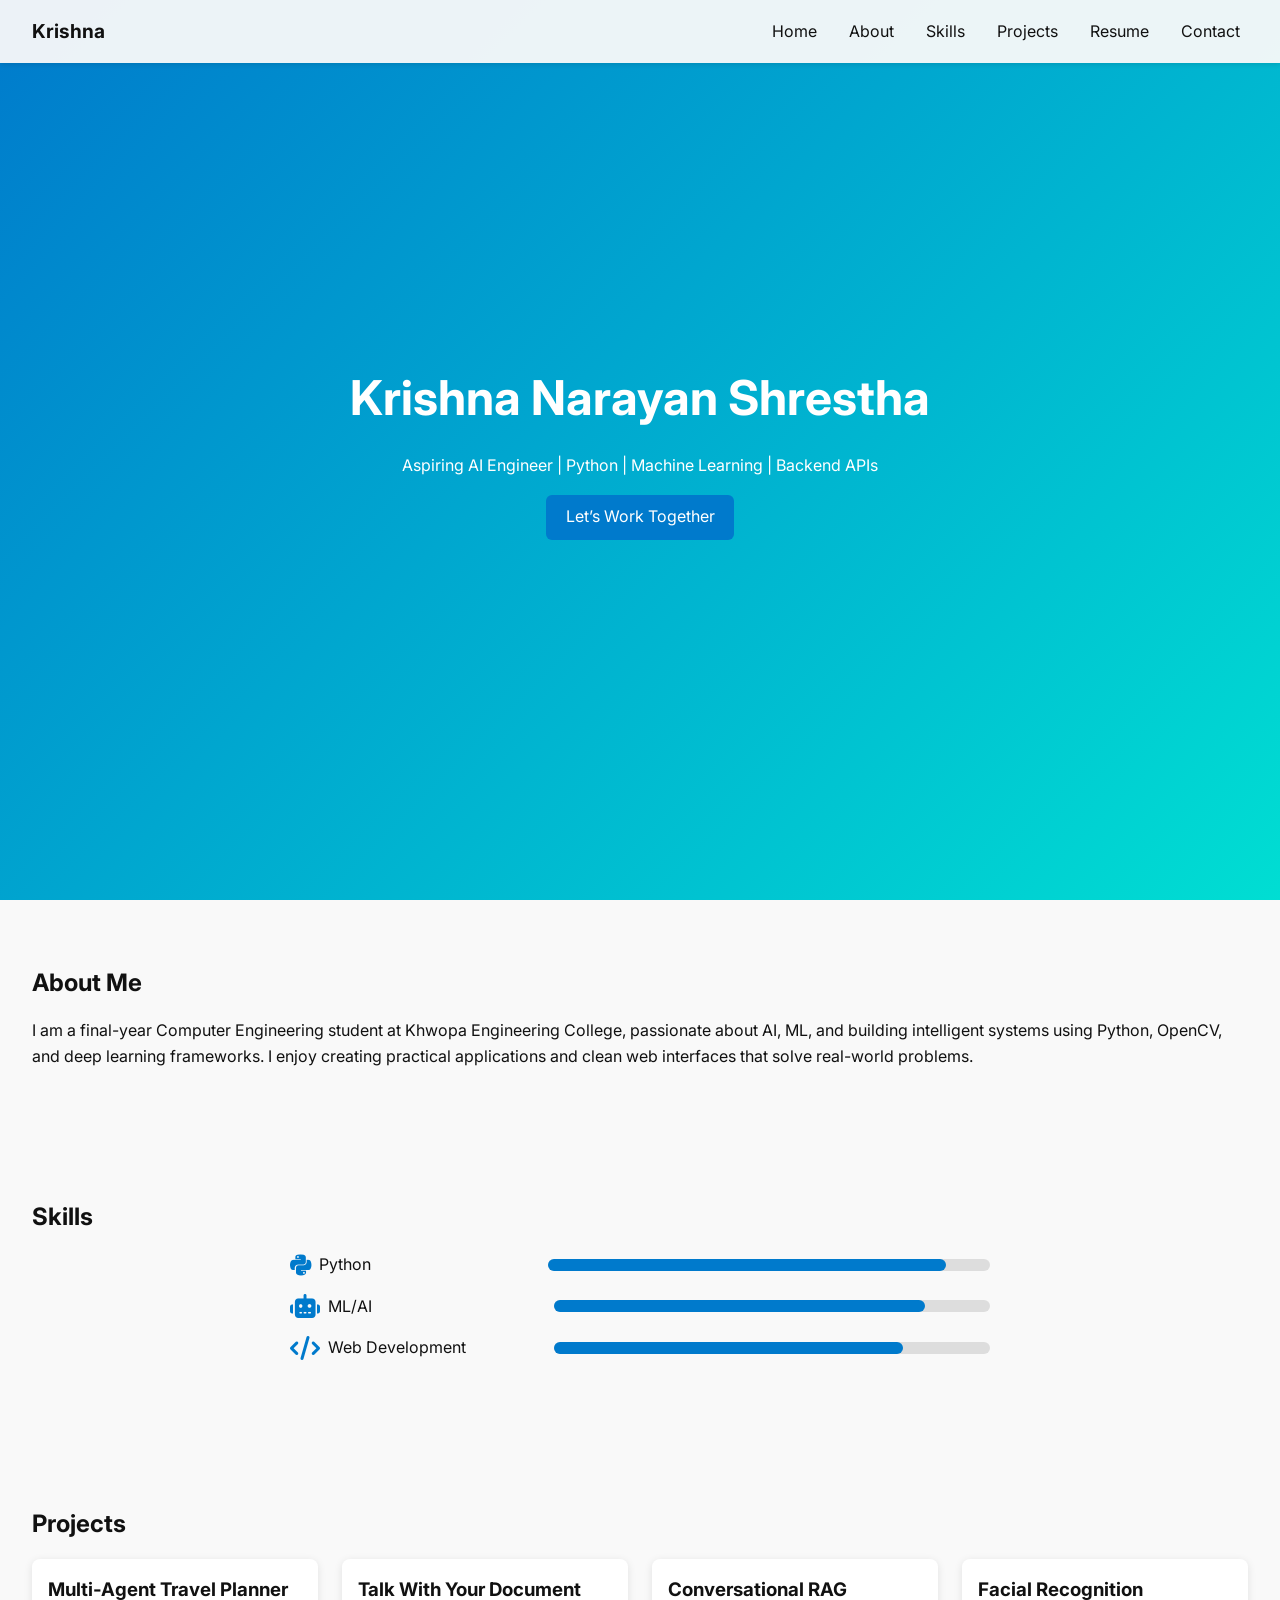
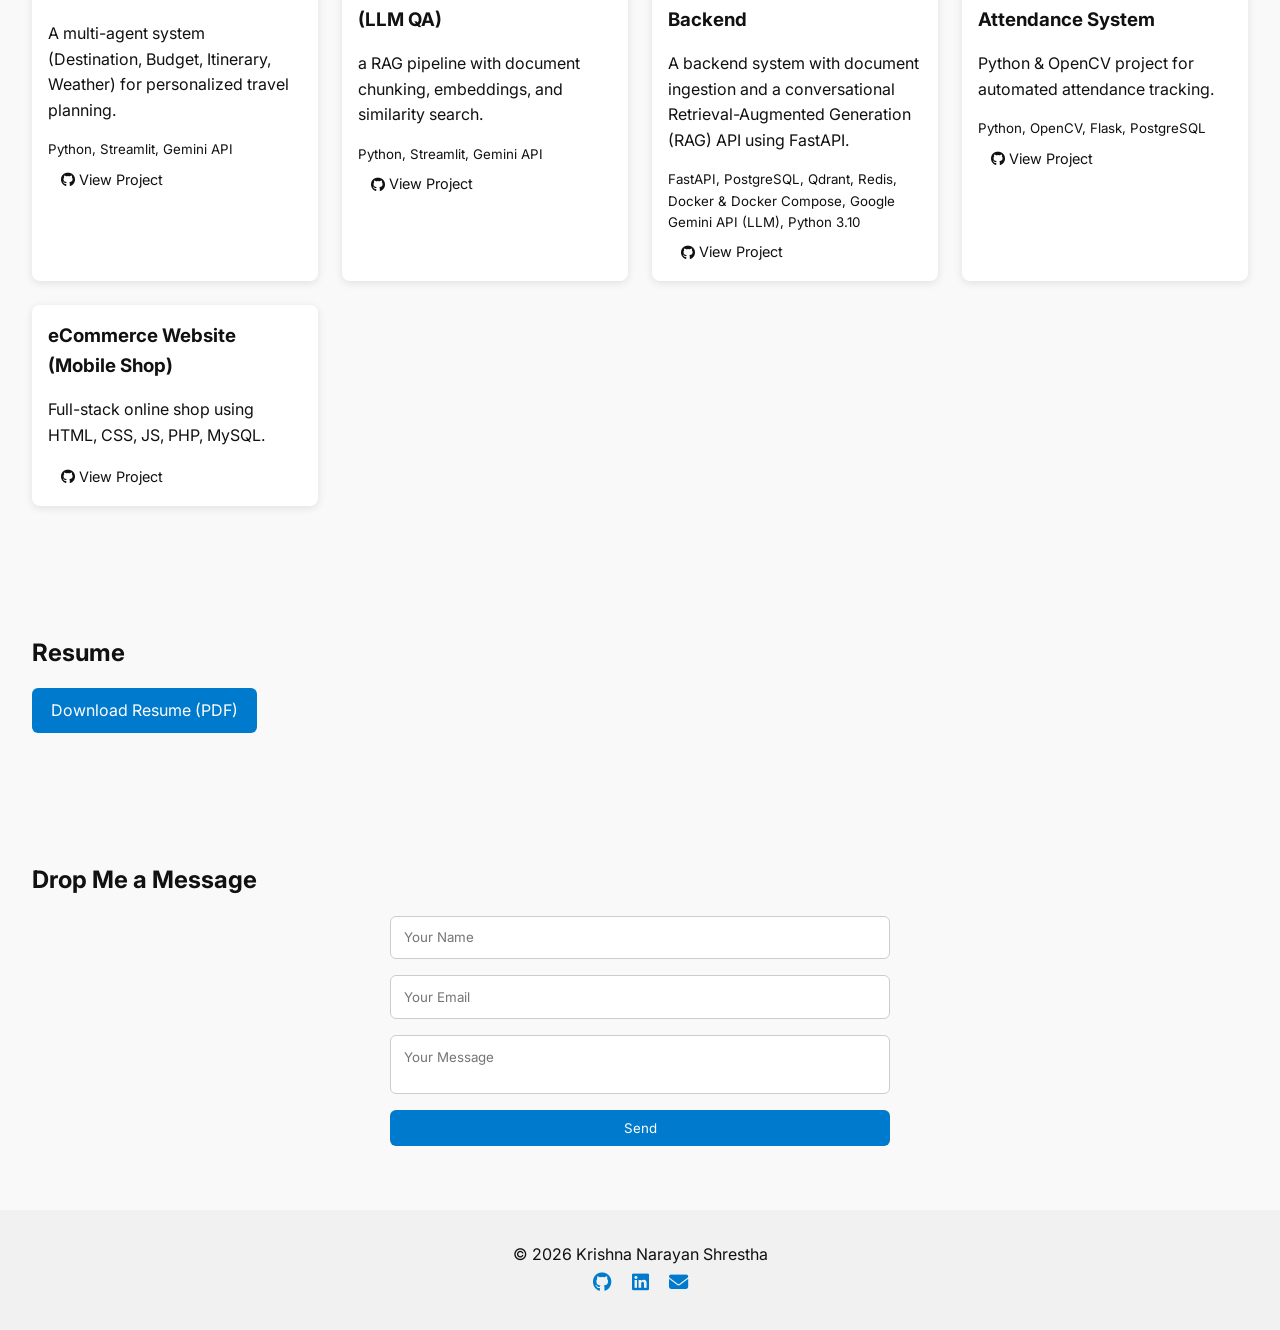
==== commit 4dc285ed: "minor improvements" ====
--- a/index.html
+++ b/index.html
@@ -31,7 +31,7 @@
     <h1>Krishna Narayan Shrestha</h1>
     <p>Aspiring AI Engineer | Python | Machine Learning | Backend APIs</p>
     <div class="hero-buttons">
-      <a href="#contact" class="btn">Let’s Work Together</a>
+      <a href="#contact" class="btn" style="margin-top: 1rem;">Let’s Work Together</a>
     </div>
   </div>
 </header>
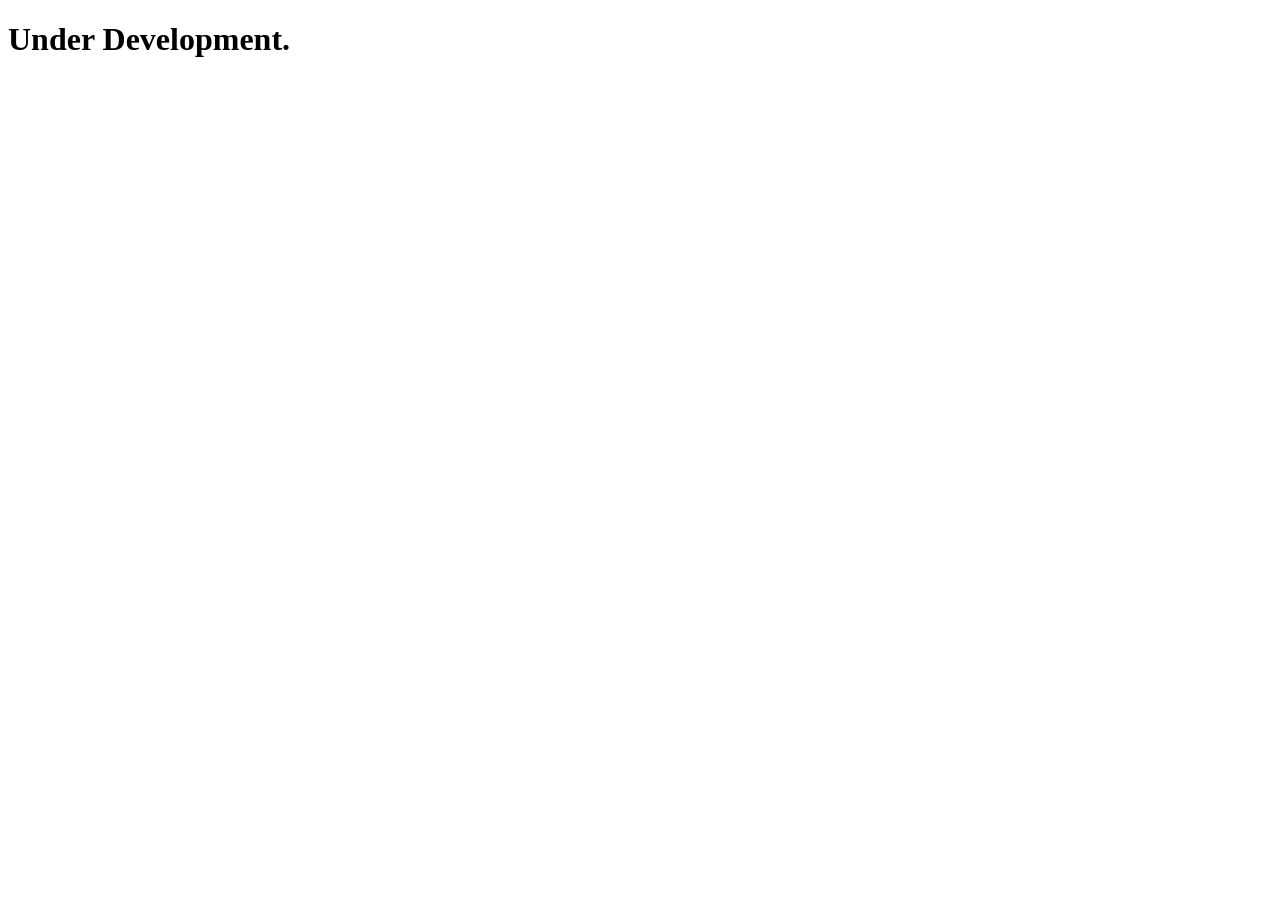
==== commit 1299e77a: "removed main page" ====
--- a/index.html
+++ b/index.html
@@ -1,139 +1,11 @@
 <!DOCTYPE html>
 <html lang="en">
 <head>
-<meta charset="UTF-8">
-<meta name="viewport" content="width=device-width, initial-scale=1.0">
-<title>Krishna Narayan Shrestha - Portfolio</title>
-<link rel="stylesheet" href="style.css">
-<link href="https://fonts.googleapis.com/css2?family=Inter:wght@400;600;700&display=swap" rel="stylesheet">
-<link rel="stylesheet" href="https://cdnjs.cloudflare.com/ajax/libs/font-awesome/6.4.0/css/all.min.css">
+    <meta charset="UTF-8">
+    <meta name="viewport" content="width=device-width, initial-scale=1.0">
+    <title>Krishna Narayan Shrestha</title>
 </head>
 <body>
-
-<!-- Navbar -->
-<nav id="navbar">
-  <div class="logo">Krishna</div>
-  <button id="nav-toggle">☰</button>
-  <ul id="nav-links">
-    <li><a href="#hero">Home</a></li>
-    <li><a href="#about">About</a></li>
-    <li><a href="#skills">Skills</a></li>
-    <li><a href="#projects">Projects</a></li>
-    <li><a href="#resume">Resume</a></li>
-    <li><a href="#contact">Contact</a></li>
-    <!-- <li><button id="theme-toggle"><i class="fas fa-moon"></i></button></li> -->
-  </ul>
-</nav>
-
-<!-- Hero Section -->
-<header id="hero">
-  <div class="hero-content">
-    <h1>Krishna Narayan Shrestha</h1>
-    <p>Aspiring AI Engineer | Python | Machine Learning | Backend APIs</p>
-    <div class="hero-buttons">
-      <a href="#contact" class="btn" style="margin-top: 1rem;">Let’s Work Together</a>
-    </div>
-  </div>
-</header>
-
-<main>
-  <!-- About Section -->
-  <section id="about">
-    <h2>About Me</h2>
-    <p>I am a final-year Computer Engineering student at Khwopa Engineering College, passionate about AI, ML, and building intelligent systems using Python, OpenCV, and deep learning frameworks. I enjoy creating practical applications and clean web interfaces that solve real-world problems.</p>
-  </section>
-
-  <!-- Skills Section -->
-  <section id="skills">
-    <h2>Skills</h2>
-    <div class="skills-container">
-      <div class="skill">
-        <i class="fab fa-python skill-icon"></i>
-        <span>Python</span>
-        <div class="bar"><div class="progress" data-width="90%"></div></div>
-      </div>
-      <div class="skill">
-        <i class="fas fa-robot skill-icon"></i>
-        <span>ML/AI</span>
-        <div class="bar"><div class="progress" data-width="85%"></div></div>
-      </div>
-      <div class="skill">
-        <i class="fas fa-code skill-icon"></i>
-        <span>Web Development</span>
-        <div class="bar"><div class="progress" data-width="80%"></div></div>
-      </div>
-    </div>
-  </section>
-
-  <!-- Projects Section -->
-  <section id="projects">
-    <h2>Projects</h2>
-    <div class="projects-grid">
-      <div class="project-card">
-        <h3>Multi-Agent Travel Planner</h3>
-        <p style="margin-bottom: 1rem;">A multi-agent system (Destination, Budget, Itinerary, Weather) for personalized travel planning.</p>
-        <p style="font-size: smaller; margin-bottom: 0.4rem;">Python, Streamlit, Gemini API</p>
-        <a href="https://github.com/krishna-sth/multi-agent-travel-planner" target="_blank" class="btn-small"><i class="fab fa-github"></i> View Project</a>
-      </div>
-      <div class="project-card">
-        <h3>Talk With Your Document (LLM QA)</h3>
-        <p style="margin-bottom: 1rem;"> a RAG pipeline with document chunking, embeddings, and similarity search.</p>
-        <p style="font-size: smaller; margin-bottom: 0.4rem;">Python, Streamlit, Gemini API</p>
-        <a href="https://github.com/krishna-sth/talk-with-document" target="_blank" class="btn-small"><i class="fab fa-github"></i> View Project</a>
-      </div>
-
-      <div class="project-card">
-        <h3>Conversational RAG Backend</h3>
-        <p style="margin-bottom: 1rem;">A backend system with document ingestion and a conversational Retrieval-Augmented Generation (RAG) API using FastAPI.</p>
-        <p style="font-size: smaller; margin-bottom: 0.4rem;">FastAPI, PostgreSQL, Qdrant, Redis, Docker & Docker Compose, Google Gemini API (LLM), Python 3.10</p>
-        <a href="https://github.com/krishna-sth/rag-backend" target="_blank" class="btn-small"><i class="fab fa-github"></i> View Project</a>
-      </div>
-
-      <div class="project-card">
-        <h3>Facial Recognition Attendance System</h3>
-        <p style="margin-bottom: 1rem;">Python & OpenCV project for automated attendance tracking.</p>
-        <p style="font-size: smaller; margin-bottom: 0.4rem;">Python, OpenCV, Flask, PostgreSQL</p>
-        <a href="https://github.com/krishna-sth/Facial-Recognition-Attendance-System" target="_blank" class="btn-small"><i class="fab fa-github"></i> View Project</a>
-      </div>
-
-      <div class="project-card">
-        <h3>eCommerce Website (Mobile Shop)</h3>
-        <p style="margin-bottom: 1rem;">Full-stack online shop using HTML, CSS, JS, PHP, MySQL.</p>
-        <a href="https://github.com/krishna-sth/Mobile-Shop-Ecommerce-website" target="_blank" class="btn-small"><i class="fab fa-github"></i> View Project</a>
-      </div>
-    </div>
-  </section>
-
-  <!-- Resume Section -->
-  <section id="resume">
-    <h2>Resume</h2>
-    <p><a href="resume/Krishna_N_Shrestha_CV.pdf" target="_blank" class="btn">Download Resume (PDF)</a></p>
-  </section>
-
-  <!-- Contact Section -->
-  <section id="contact">
-  <h2>Drop Me a Message</h2>
-  <form id="contact-form" action="https://formspree.io/f/xgvlpqwq" method="POST">
-    <input type="text" name="name" placeholder="Your Name" required>
-    <input type="email" name="_replyto" placeholder="Your Email" required>
-    <textarea name="message" placeholder="Your Message" required></textarea>
-    <button type="submit" class="btn">Send</button>
-  </form>
-  <p id="form-message" style="text-align:center; margin-top:1rem; display:none;"></p>
-</section>
-
-</main>
-
-<!-- Footer -->
-<footer>
-  <p>© 2026 Krishna Narayan Shrestha</p>
-  <div class="social-icons">
-    <a href="https://github.com/krishna-sth" target="_blank"><i class="fab fa-github"></i></a>
-    <a href="https://www.linkedin.com/in/krishna-shrestha-90581b20a" target="_blank"><i class="fab fa-linkedin"></i></a>
-    <a href="mailto:shresthakrishna930@gmail.com"><i class="fas fa-envelope"></i></a>
-  </div>
-</footer>
-
-<script src="script.js"></script>
+    <h1>Under Development.</h1>
 </body>
-</html>
+</html>
